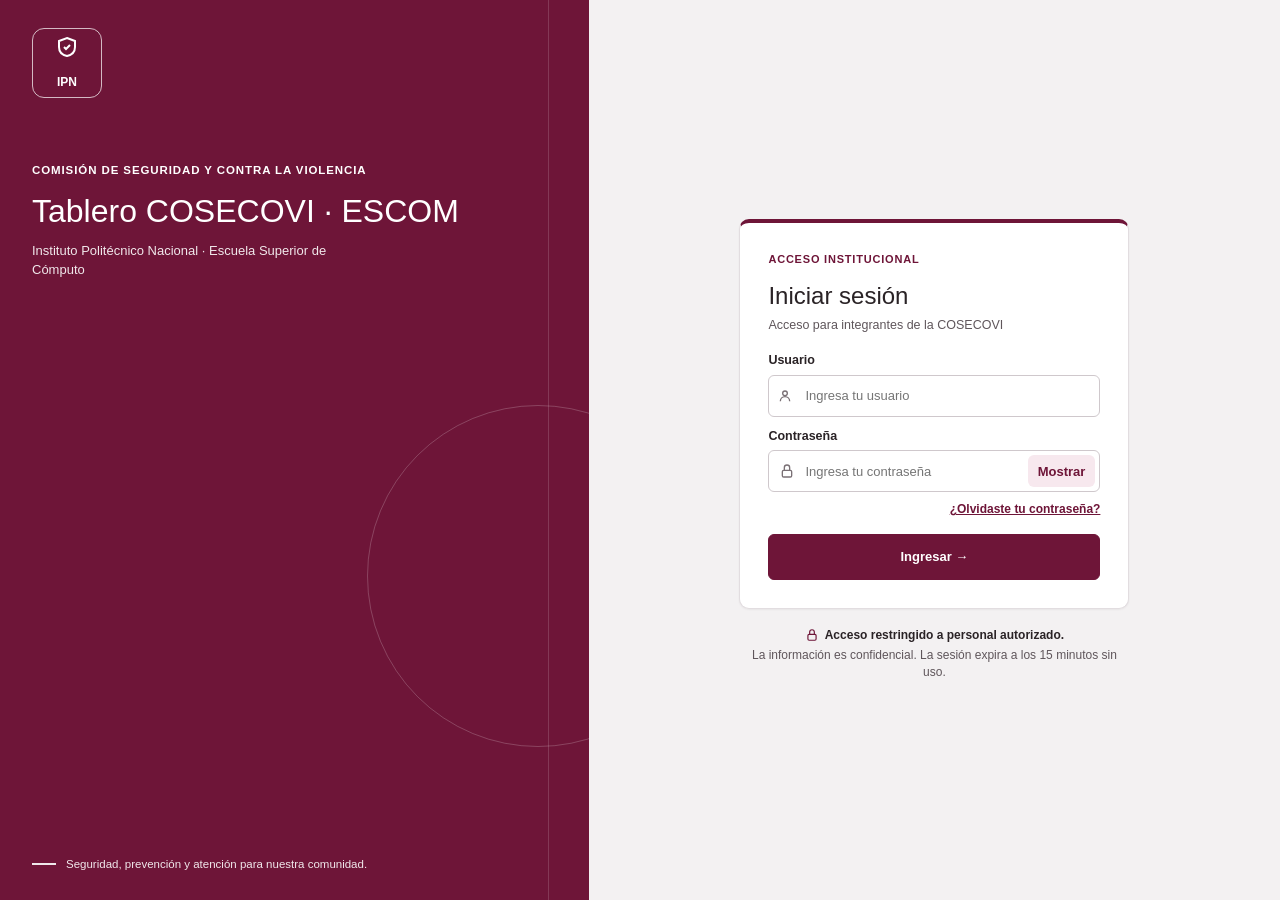
==== Tablero_COSECOVI/vistas/2_analisis_delito.html @ 0f460d91 "Add files via upload" ====
<!doctype html>
<html lang="es">
<head>
<meta charset="utf-8"><meta name="viewport" content="width=device-width, initial-scale=1">
<title>Análisis por delito · Tablero COSECOVI</title>
<link rel="stylesheet" href="../estilos.css">
<style>
  .cab-delito { display: flex; align-items: center; gap: 14px; padding: 14px 16px; border-left: 4px solid var(--rojo-solido); }
  .cab-delito.amar { border-left-color: var(--amarillo-solido); }
  .cab-delito .ico { width: 44px; height: 44px; border-radius: 10px; background: var(--guinda-claro); color: var(--guinda); display: grid; place-items: center; flex: none; }
  .cab-delito h2 { margin: 6px 0 2px; font-size: 20px; }
  .cab-delito p { margin: 0; font-size: 12.5px; color: var(--texto-2); }
  .tag { display: inline-flex; align-items: center; gap: 6px; border: 1px solid currentColor; border-radius: 999px; padding: 3px 10px; font-size: 12px; font-weight: 700; }
  .centro { display: grid; grid-template-columns: minmax(0,1fr) 330px; gap: 14px; align-items: start; }
  .factor { display: flex; gap: 8px; padding: 9px 0; border-top: 1px solid var(--borde); font-size: 12px; }
  .factor svg { width: 15px; height: 15px; color: var(--guinda); flex: none; margin-top: 1px; }
  .factor b { display: block; font-size: 12.5px; }
  .factor span { color: var(--texto-2); }
  .cambio { font-size: 12px; font-weight: 800; padding: 4px 9px; border-radius: 6px; background: var(--rojo-bg); color: var(--rojo); white-space: nowrap; }
  .cambio.baja { background: var(--verde-bg); color: var(--verde); }
</style>
</head>
<body>
<div class="pagina"></div>
<script src="../datos.js"></script><script src="../modelo.js"></script><script src="../cabecera.js"></script><script src="../graficas.js"></script><script src="../mapa.js"></script>
<script>
(function () {
  if (!UI.cabecera('delito')) return;
  const I = UI.ICON, GR = Object.keys(M.GRUPOS);
  let patron = 'dia';
  const inicial = new URLSearchParams(location.search).get('delito');

  document.querySelector('.pagina').innerHTML =
    UI.encabezado('escudo', 'CONSULTA ESPECIALIZADA', 'Análisis por delito', 'Comportamiento, ubicación y registros del delito seleccionado.') +
    '<div class="rej-l">' +
      '<aside class="tarjeta panel">' + UI.panelTit('CONSULTA', 'Filtros') +
        '<div class="campo"><label for="f-grupo">Delito</label><select id="f-grupo">' + UI.opts(GR, GR.includes(inicial) ? inicial : GR[0]) + '</select></div>' +
        '<div class="campo"><label for="f-modo">Modalidad (cómo)</label><select id="f-modo"></select></div>' +
        '<div class="campo"><label for="f-amb">Ámbito</label><select id="f-amb">' + UI.opts(['Interno', 'Externo'], '', 'Interno y externo') + '</select></div>' +
        '<div class="campo"><label for="f-afe">Tipo de afectado</label><select id="f-afe">' + UI.opts(M.AFECTADOS, '', 'Todos') + '</select></div>' +
        '<div class="campo"><label for="f-fase">Fase</label><select id="f-fase">' + UI.opts(M.FASES, '', 'Todas') + '</select></div>' +
        '<div class="sub">Hora</div>' +
        '<div class="dos-campos"><div class="campo"><label for="f-hd">Desde</label><input type="time" id="f-hd"></div><div class="campo"><label for="f-hh">Hasta</label><input type="time" id="f-hh"></div></div>' +
        '<button class="btn bloque" id="limpiar">Limpiar filtros</button>' +
        '<div class="clave" id="contexto"></div>' +
      '</aside>' +
      '<div class="col">' +
        '<section class="tarjeta cab-delito" id="cabd"></section>' +
        '<div class="kpis" id="kpis"></div>' +
        '<div class="centro">' +
          '<section class="tarjeta"><div class="tit"><div><small>UBICACIÓN DE REPORTES</small><h2>Incidentes de este delito</h2><p>Se muestran únicamente los puntos asociados a la selección. Da clic en un punto para abrir sus casos y su expediente.</p></div><span class="chip np n-alto" id="npuntos"></span></div><div class="cuerpo" id="mapa"></div></section>' +
          '<div class="col"><section class="tarjeta" id="hist"></section><section class="tarjeta" id="patron"></section></div>' +
        '</div>' +
        '<section class="tarjeta"><div class="tit"><div><small>DETALLE DEL PERIODO</small><h2>Incidentes registrados</h2><p>Registros ficticios consolidados para fines de visualización.</p></div></div>' +
          '<div class="t-env"><table class="t"><thead><tr><th>Lugar / Ubicación</th><th>Fecha(s)</th><th>Hora(s)</th><th class="num">Número de veces</th><th>Gravedad</th><th>Fase</th><th>Acuerdo COSECOVI · acciones tomadas</th><th></th></tr></thead><tbody id="detalle"></tbody></table></div></section>' +
        '<div class="fila2"><section class="tarjeta" id="modos"></section><section class="tarjeta" id="comparativo"></section></div>' +
      '</div>' +
    '</div>';

  const $ = id => document.getElementById(id);
  function pintar() {
    const g = $('f-grupo').value, base = UI.filtroGlobal();
    const extra = { ambito: $('f-amb').value, afectado: $('f-afe').value, fase: $('f-fase').value, horaDesde: $('f-hd').value, horaHasta: $('f-hh').value };
    /* La modalidad depende del delito elegido (taxonomía) */
    const modosG = [...new Set(M.GRUPOS[g].flatMap(t => M.MODOS_TIPO[t]))], mSel = modosG.includes($('f-modo').value) ? $('f-modo').value : '';
    $('f-modo').innerHTML = UI.opts(modosG, mSel, 'Todas');
    const todos = M.filtrar(Object.assign({}, base, extra)), L = todos.filter(r => M.GRUPOS[g].includes(r.tipo) && (!mSel || r.modo === mSel)), K = M.metricas(L);
    const rojo = L.length ? L[0].semaforo === 'Rojo' : !['Delitos contra la salud', 'Violencia'].includes(g);
    const ind = M.indiceGrupo(g, todos);
    const lugares = M.contar(L, r => M.DATOS.lugares[r.lug].nombre.split(',')[0].split(' · ')[0]);
    const topL = Object.keys(lugares).sort((a, b) => lugares[b] - lugares[a]);

    $('cabd').className = 'tarjeta cab-delito' + (rojo ? '' : ' amar');
    $('cabd').innerHTML = '<div class="ico">' + I.escudoOk + '</div><div><span class="tag" style="color:' + (rojo ? 'var(--rojo)' : 'var(--amarillo)') + '">' + UI.icSem(rojo ? 'Rojo' : 'Amarillo') + (rojo ? 'Atención mayor (Rojo)' : 'Atención amarilla') + '</span>' +
      '<h2>' + g + '</h2><p>' + M.DESC_GRUPO[g] + '</p></div><div class="atajos-ir" style="margin-left:auto;flex-direction:column;align-items:flex-end">' + UI.ir('recomendaciones', { grupo: g }, 'Ver recomendaciones') + UI.ir('inspeccion', { grupo: g }, 'Ver casos en Inspección') + UI.ir('reportes', { tipo: M.GRUPOS[g].length === 1 ? M.GRUPOS[g][0] : '' }, 'Ver en el reporte mensual') + '</div>';
    $('kpis').innerHTML =
      UI.kpi('escudo', '', 'Total de incidentes', K.total, M.u.pct(K.total, todos.length) + ' % del total', 'b-guinda') +
      UI.kpi('tendencia', '', 'Índice de riesgo', ind + ' / 100', 'Nivel ' + M.nivelIndice(ind), 'b-guinda') +
      UI.kpi('mapa', '', 'Zonas con mayor incidencia', topL.length, topL.slice(0, 5).join(', ') || '—', 'b-guinda') +
      UI.kpi('reloj', '', 'Horario crítico', K.total ? K.franjaCritica : '—', K.franjaCriticaN + ' incidentes', 'b-guinda');

    const res = MAPA.plano($('mapa'), L, { modo: 'puntos', etiquetas: true, alSeleccionar: id => { const rs = L.filter(r => r.lug === id), h = UI.enlace('inspeccion', { lugar: id, grupo: g, caso: rs.length ? rs[rs.length - 1].cos : '' }); if (h) location.href = h; } });
    $('npuntos').textContent = res.lugares + ' puntos · ' + K.total + ' incidentes';

    const serie = M.serieMensual(L, base.desde, base.hasta), proy = M.proyeccion(serie, 3);
    const ult = serie.slice(-3), mh = ult.reduce((s, x) => s + x.n, 0) / (ult.length || 1), mp = proy.reduce((s, x) => s + x.n, 0) / (proy.length || 1);
    const cambio = mh ? Math.round((mp - mh) / mh * 100) : 0;
    $('hist').innerHTML = '<div class="tit"><div><small>HISTÓRICO Y ESTIMACIÓN</small><h2>Tendencia temporal</h2></div>' +
      (proy.length ? '<span class="cambio' + (cambio < 0 ? ' baja' : '') + '">' + (cambio >= 0 ? '↗ Sube ' : '↘ Baja ') + Math.abs(cambio) + ' %</span>' : '') + '</div>' +
      '<div class="cuerpo">' + (serie.length > 1 ? G.linea(serie, { proy, W: 320, H: 160 }) : '<p class="nota">Elige un rango de meses para ver la tendencia y la proyección.</p>') + '</div>';

    const porDia = M.DIAS.map((d, i) => ({ et: d, v: L.filter(r => M.u.diaDe(r.fecha) === i).length }));
    const porHora = M.FRANJAS.map(fr => ({ et: fr.slice(0, 2), v: K.franjas[fr] }));
    const items = patron === 'dia' ? porDia : porHora, top = items.reduce((a, b) => b.v > a.v ? b : a, items[0]);
    $('patron').innerHTML = '<div class="tit"><div><small>PATRÓN DE OCURRENCIA</small><h2>Distribución por ' + (patron === 'dia' ? 'día' : 'hora') + '</h2></div></div><div class="cuerpo">' +
      '<div class="seg" id="seg-p" style="display:flex"><button data-p="dia" class="' + (patron === 'dia' ? 'on' : '') + '" style="flex:1">Día de la semana</button><button data-p="hora" class="' + (patron === 'hora' ? 'on' : '') + '" style="flex:1">Hora del día</button></div>' +
      G.columnas(items) + '<div class="destacado">' + I.reloj + (patron === 'dia' ? ({ Lun: 'Lunes', Mar: 'Martes', 'Mié': 'Miércoles', Jue: 'Jueves', Vie: 'Viernes', 'Sáb': 'Sábado', Dom: 'Domingo' })[top.et] : 'Franja ' + top.et + ' h') + ': ' + top.v + ' incidentes</div></div>';
    $('seg-p').querySelectorAll('button').forEach(b => b.onclick = () => { patron = b.dataset.p; pintar(); });

    const filas = Object.keys(M.contar(L, r => r.lug)).map(lug => {
      const rs = L.filter(r => r.lug === lug), fases = M.contar(rs, r => r.fase);
      return { lug, rs, n: rs.length, fases };
    }).sort((a, b) => b.n - a.n);
    $('detalle').innerHTML = filas.map(f => {
      const fechas = f.rs.slice(-3).map(r => M.u.fmtFC(r.fecha)).join(' · '), horas = f.rs.slice(-3).map(r => r.hora).join(' · ');
      const acc = [...new Set(f.rs.map(r => M.ACCION_CORTA[r.tipo]))].join('; ');
      return '<tr><td><b>' + M.DATOS.lugares[f.lug].nombre + '</b></td><td>' + fechas + '</td><td>' + horas + '</td><td class="num"><b>' + f.n + '</b></td>' +
        '<td>' + UI.sem(f.rs[0].semaforo, (f.rs[0].semaforo === 'Rojo' ? 'Alta · Rojo' : 'Media · Amarillo')) + '</td>' +
        '<td>' + Object.keys(f.fases).map(k => f.fases[k] + ' ' + ({ 'En atención COSECOVI': 'en atención', 'Canalizado': f.fases[k] > 1 ? 'canalizados' : 'canalizado', 'Cerrado': f.fases[k] > 1 ? 'cerrados' : 'cerrado' })[k]).join('<br>') + '</td><td>' + acc + '</td><td>' + UI.ir('inspeccion', { lugar: f.lug, grupo: g }, 'Casos') + '</td></tr>';
    }).join('') || '<tr><td colspan="8" class="cen" style="padding:20px">Sin incidentes con estos filtros.</td></tr>';

    const comp = M.TIPOS.map(t => ({ et: M.corto(t), v: todos.filter(r => r.tipo === t).length, icono: UI.icSem(['Consumo de alcohol o drogas', 'Violencia (riña o agresión)'].includes(t) ? 'Amarillo' : 'Rojo'),
      color: ['Consumo de alcohol o drogas', 'Violencia (riña o agresión)'].includes(t) ? G.COL.amar : G.COL.rojo, on: M.GRUPOS[g].includes(t) }));
    const modos = [...new Set(M.GRUPOS[g].flatMap(t => M.MODOS_TIPO[t]))].map(m => ({ et: m, v: L.filter(r => r.modo === m).length })).filter(x => x.v || x.et !== 'Otro').sort((a, b) => b.v - a.v);
    $('modos').innerHTML = '<div class="tit"><div><small>CÓMO OCURRE</small><h2>Modalidad del delito seleccionado</h2><p>Según el bloque Cómo del formulario de captura.</p></div></div><div class="cuerpo">' + G.barras(modos, G.COL.guinda, 190) + '</div>';
    $('comparativo').innerHTML = '<div class="tit"><div><small>COMPARATIVO</small><h2>Incidentes por tipo de delito y semáforo</h2><p>El delito seleccionado aparece en negritas.</p></div></div><div class="cuerpo">' + G.barras(comp, null, 160) + '</div>';

    $('contexto').innerHTML = '<h4 style="font-size:11px;font-weight:800;color:var(--guinda);letter-spacing:.6px">CONTEXTO</h4><p style="margin:0 0 6px;font-size:12px">Factores que influyen en el riesgo</p>' +
      '<div class="factor">' + I.reloj + '<div><b>Horario</b><span>' + (K.total ? 'La franja ' + K.franjaCritica + ' concentra ' + K.franjaCriticaN + ' de ' + K.total + ' reportes.' : 'Sin datos.') + '</span></div></div>' +
      '<div class="factor">' + I.mapa + '<div><b>Zona</b><span>' + (topL.length ? topL[0] + ' concentra ' + lugares[topL[0]] + ' casos.' : 'Sin datos.') + '</span></div></div>' +
      '<div class="factor">' + I.alerta + '<div><b>Tipo de delito</b><span>' + (rojo ? 'Pertenece al grupo de atención mayor y requiere atención prioritaria.' : 'Pertenece al grupo de atención amarilla: prevención y seguimiento.') + '</span></div></div>';
  }
  ['f-grupo', 'f-modo', 'f-amb', 'f-afe', 'f-fase', 'f-hd', 'f-hh'].forEach(id => $(id).onchange = pintar);
  $('limpiar').onclick = () => { ['f-modo', 'f-amb', 'f-afe', 'f-fase', 'f-hd', 'f-hh'].forEach(id => $(id).value = ''); pintar(); };
  UI.alCambiarPeriodo(pintar);
  pintar();
})();
</script>
</body>
</html>
---- Tablero_COSECOVI/estilos.css ----
/* =====================================================================
   TABLERO COSECOVI ESCOM · ESTILOS COMPARTIDOS
   Un solo archivo para todas las pestañas. Cambiar un color aquí lo
   cambia en todo el tablero.
   ===================================================================== */
:root {
  --guinda: #6e1538;  --guinda-osc: #5a0f2d;  --guinda-claro: #f7e8ee;  --rosa-borde: #f2c4d4;
  --fondo: #f3f1f2;   --tarjeta: #fff;        --borde: #e2dde0;        --texto: #2a2326;  --texto-2: #5f565b;
  --enlace: #1d4f91;
  --rojo: #b4232c;    --rojo-bg: #fde7e9;     --rojo-solido: #c62f3a;
  --amarillo: #8a6100; --amarillo-bg: #fdf1cc; --amarillo-solido: #e9b300;
  --verde: #1f7a4d;   --verde-bg: #e3f4ea;
  --azul: #1e5f9e;    --azul-bg: #e3effa;
  --morado: #6b3fa0;  --morado-bg: #efe7fa;
  --gris: #4b5563;    --gris-bg: #eceef0;
  --radio: 10px;      --sombra: 0 1px 2px rgba(0,0,0,.05);
  --fuente: "Segoe UI", "Source Sans 3", Roboto, Helvetica, Arial, sans-serif;
}
* { box-sizing: border-box; }
[hidden] { display: none !important; }
html, body { margin: 0; }
body { background: var(--fondo); color: var(--texto); font-family: var(--fuente); font-size: 14px; line-height: 1.4; }
a { color: var(--enlace); }
button, select, input, textarea { font-family: inherit; font-size: 13px; color: var(--texto); }
h1, h2, h3 { font-weight: 400; }

/* ---------- Cabecera ---------- */
.cab { background: var(--guinda); color: #fff; }
.cab-top { max-width: 1280px; margin: 0 auto; padding: 14px 24px 6px; display: flex; align-items: center; gap: 14px; }
.cab-logo { width: 46px; height: 46px; border: 2px solid #fff; border-radius: 50%; display: grid; place-items: center; font-weight: 800; font-size: 14px; flex: none; }
.cab-txt small { display: block; font-size: 11px; font-weight: 700; letter-spacing: .8px; opacity: .9; }
.cab-txt strong { display: block; font-size: 21px; font-weight: 400; }
.cab-der { margin-left: auto; display: flex; align-items: center; gap: 10px; }
.cab-rol { display: flex; align-items: center; gap: 8px; background: rgba(255,255,255,.12); border: 1px solid rgba(255,255,255,.35); border-radius: 999px; padding: 6px 14px; font-size: 12.5px; }
.cab-salir { color: #fff; font-size: 12.5px; text-decoration: none; border: 1px solid rgba(255,255,255,.35); border-radius: 999px; padding: 6px 12px; }
.cab-salir:hover { background: rgba(255,255,255,.1); }
.cab-tabs { max-width: 1280px; margin: 0 auto; padding: 0 16px; display: flex; }
.cab-tab { flex: 1 1 0; color: #fff; text-decoration: none; font-weight: 600; font-size: 12.5px; text-align: center; padding: 10px 6px 12px; display: flex; align-items: center; justify-content: center; border-radius: 8px 8px 0 0; line-height: 1.2; }
.cab-tab:hover { background: rgba(255,255,255,.08); }
.cab-tab.activa { background: #f7f3f4; color: var(--guinda); border: 2px solid var(--rosa-borde); border-bottom: none; }
.cab-tab.activa span { border-bottom: 2px solid var(--guinda); padding-bottom: 6px; }

/* Barra de periodo global (aplica a todas las pestañas) */
.periodo { background: #fff; border-bottom: 1px solid var(--borde); }
.periodo-in { max-width: 1280px; margin: 0 auto; padding: 9px 24px; display: flex; align-items: center; gap: 14px; flex-wrap: wrap; font-size: 12.5px; }
.periodo-in .et { font-size: 10.5px; font-weight: 800; letter-spacing: .6px; color: var(--guinda); }
.periodo-in select { border: 1px solid #cfc8cc; border-radius: 6px; padding: 6px 8px; background: #fff; }
.periodo-in .grupo { display: flex; align-items: center; gap: 6px; }
.periodo-in .actual { margin-left: auto; color: var(--texto-2); display: flex; align-items: center; gap: 6px; }
.seg { display: inline-flex; border: 1px solid var(--guinda); border-radius: 7px; overflow: hidden; }
.seg button { border: none; background: #fff; color: var(--guinda); padding: 6px 12px; font-weight: 700; cursor: pointer; display: inline-flex; align-items: center; gap: 6px; }
.seg button.on { background: var(--guinda); color: #fff; }
.atajos { display: inline-flex; gap: 4px; }
.atajos button { border: 1px solid #cfc8cc; background: #fff; border-radius: 6px; padding: 5px 9px; cursor: pointer; font-weight: 600; }
.atajos button.on { background: var(--guinda); border-color: var(--guinda); color: #fff; }
.punto-verde { display: inline-block; width: 7px; height: 7px; border-radius: 50%; background: var(--verde); }

/* ---------- Página ---------- */
.pagina { max-width: 1280px; margin: 0 auto; padding: 18px 24px 24px; }
.tarjeta { background: var(--tarjeta); border: 1px solid var(--borde); border-radius: var(--radio); box-shadow: var(--sombra); }
.enc { display: flex; align-items: flex-end; gap: 16px; margin-bottom: 14px; }
.enc .kicker { display: flex; align-items: center; gap: 6px; font-size: 11.5px; font-weight: 800; letter-spacing: .7px; color: var(--guinda); }
.enc .kicker svg { width: 14px; height: 14px; }
.enc h1 { margin: 4px 0 2px; font-size: 25px; }
.enc p { margin: 0; color: var(--texto-2); font-size: 12.5px; }
.enc-der { margin-left: auto; display: flex; align-items: center; gap: 10px; }
.chip-restr { display: inline-flex; align-items: center; gap: 7px; border: 1px solid var(--guinda); color: var(--guinda); border-radius: 999px; padding: 7px 14px; font-weight: 700; font-size: 12.5px; background: #fff; }
.chip-restr svg { width: 15px; height: 15px; }
.pie { max-width: 1280px; margin: 0 auto; padding: 8px 24px 28px; display: flex; justify-content: space-between; font-size: 12px; color: var(--texto-2); }

/* Rejillas */
.rej-l { display: grid; grid-template-columns: 230px minmax(0,1fr); gap: 14px; align-items: start; }
.rej-lr { display: grid; grid-template-columns: 230px minmax(0,1fr) 290px; gap: 14px; align-items: start; }
.col { display: grid; grid-template-columns: minmax(0,1fr); gap: 14px; align-content: start; min-width: 0; }
.fila2 { display: grid; grid-template-columns: 1fr 1fr; gap: 14px; }
.fila3 { display: grid; grid-template-columns: repeat(3, 1fr); gap: 14px; }

/* Panel de filtros */
.panel { padding: 0 14px 14px; }
.panel-tit { display: flex; align-items: center; gap: 10px; padding: 12px 14px; border-bottom: 1px solid var(--borde); margin: 0 -14px 12px; }
.panel-tit .ico { width: 30px; height: 30px; border-radius: 6px; background: var(--guinda-claro); color: var(--guinda); display: grid; place-items: center; flex: none; }
.panel-tit small { display: block; font-size: 10.5px; font-weight: 800; color: var(--guinda); letter-spacing: .6px; }
.panel-tit span { font-size: 15px; }
.sub { font-size: 12.5px; font-weight: 700; margin: 4px 0 8px; padding-top: 8px; border-top: 1px solid var(--borde); }
.campo { margin-bottom: 11px; }
.campo label { display: block; font-size: 12.5px; font-weight: 700; margin-bottom: 5px; }
.campo label .req { color: var(--rojo); }
.campo select, .campo input, .campo textarea { width: 100%; border: 1px solid #cfc8cc; border-radius: 6px; padding: 8px 10px; background: #fff; }
.campo textarea { resize: vertical; min-height: 70px; }
.campo .ayuda { font-size: 11.5px; color: var(--texto-2); margin-top: 4px; }
.campo.error input, .campo.error select, .campo.error textarea { border-color: var(--rojo); }
.campo .msg-error { display: none; font-size: 11.5px; color: var(--rojo); margin-top: 4px; }
.campo.error .msg-error { display: block; }
.dos-campos { display: grid; grid-template-columns: 1fr 1fr; gap: 8px; }
.dos-campos .campo { min-width: 0; }
.dos-campos input { min-width: 0; width: 100%; padding: 8px 4px; font-size: 12px; }
.buscar { position: relative; }
.buscar input { padding-left: 30px; }
.buscar svg { position: absolute; left: 9px; top: 50%; transform: translateY(-50%); color: #888; width: 14px; height: 14px; }
.btn { border: 1px solid var(--guinda); color: var(--guinda); background: #fff; border-radius: 6px; padding: 9px 14px; font-weight: 700; cursor: pointer; display: inline-flex; align-items: center; justify-content: center; gap: 7px; }
.btn svg { width: 15px; height: 15px; }
.btn.lleno { background: var(--guinda); color: #fff; }
.btn.bloque { width: 100%; }
.btn:disabled { opacity: .5; cursor: not-allowed; }
.interruptor { display: flex; align-items: center; justify-content: space-between; gap: 8px; font-size: 12.5px; font-weight: 700; margin: 4px 0 12px; cursor: pointer; }
.interruptor input { display: none; }
.interruptor i { width: 34px; height: 19px; border-radius: 99px; background: #cfc8cc; position: relative; flex: none; transition: .15s; }
.interruptor i::after { content: ""; position: absolute; left: 2px; top: 2px; width: 15px; height: 15px; border-radius: 50%; background: #fff; transition: .15s; }
.interruptor input:checked + i { background: var(--guinda); }
.interruptor input:checked + i::after { left: 17px; }

/* Clave del semáforo */
.clave { margin: 14px -14px -14px; padding: 12px 14px; border-top: 1px solid var(--borde); font-size: 12px; }
.clave h4 { margin: 0 0 8px; font-size: 12.5px; font-weight: 600; }
.clave .niv { display: flex; align-items: center; gap: 7px; font-weight: 700; margin: 8px 0 4px; }
.clave ul { margin: 0 0 6px; padding-left: 26px; color: var(--texto-2); }
.clave li { margin: 2px 0; list-style: none; }

/* KPIs */
.kpis { display: grid; grid-template-columns: repeat(auto-fit, minmax(150px, 1fr)); gap: 10px; }
.kpi { padding: 12px 14px; display: flex; gap: 10px; align-items: flex-start; border-top: 3px solid transparent; }
.kpi.b-guinda { border-top-color: var(--guinda); } .kpi.b-rojo { border-top-color: var(--rojo-solido); } .kpi.b-amar { border-top-color: var(--amarillo-solido); }
.kpi-ico { width: 30px; height: 30px; border-radius: 50%; display: grid; place-items: center; flex: none; background: var(--guinda-claro); color: var(--guinda); }
.kpi-ico svg { width: 15px; height: 15px; }
.kpi-ico.rojo { background: var(--rojo-bg); color: var(--rojo); } .kpi-ico.amar { background: var(--amarillo-bg); color: var(--amarillo); }
.kpi-ico.azul { background: var(--azul-bg); color: var(--azul); } .kpi-ico.verde { background: var(--verde-bg); color: var(--verde); }
.kpi-ico.morado { background: var(--morado-bg); color: var(--morado); }
.kpi small { display: block; font-size: 12px; font-weight: 700; line-height: 1.25; }
.kpi b { display: block; font-size: 20px; font-weight: 700; margin-top: 2px; }
.kpi em { display: block; font-style: normal; font-size: 11.5px; color: var(--texto-2); }

/* Tarjeta con título */
.tit { display: flex; align-items: flex-start; justify-content: space-between; gap: 10px; padding: 13px 14px 8px; }
.tit small { display: block; font-size: 10.5px; font-weight: 800; letter-spacing: .6px; color: var(--guinda); }
.tit h2 { margin: 2px 0 0; font-size: 15.5px; }
.tit p { margin: 2px 0 0; font-size: 12px; color: var(--texto-2); }
.cuerpo { padding: 4px 14px 14px; }
.nota { font-size: 12px; color: var(--texto-2); display: flex; align-items: center; gap: 6px; }
.nota svg { width: 14px; height: 14px; flex: none; }
.etiqueta-gris { display: inline-block; background: #ece9ea; border-radius: 6px; padding: 4px 9px; font-size: 11.5px; font-weight: 600; color: #4a4246; white-space: nowrap; }

/* Tablas */
table.t { width: 100%; border-collapse: collapse; font-size: 12.5px; }
table.t th { background: var(--guinda); color: #fff; text-align: left; font-weight: 700; padding: 9px 10px; vertical-align: bottom; }
table.t td { padding: 8px 10px; border-bottom: 1px solid var(--borde); vertical-align: middle; }
table.t tbody tr:last-child td { border-bottom: none; }
table.t tbody tr:nth-child(even) td { background: #fcfafb; }
table.t tr.sel td { background: var(--guinda-claro) !important; }
table.t tr.clic { cursor: pointer; }
table.t tr.clic:hover td { background: #f9f3f6; }
table.t .num { text-align: right; font-variant-numeric: tabular-nums; }
table.t .cen { text-align: center; }
table.t tfoot td { font-weight: 700; border-top: 2px solid var(--borde); }
.t-env { overflow-x: auto; }
.cos { font-weight: 700; color: var(--enlace); text-decoration: underline; white-space: nowrap; cursor: pointer; }
.pie-tabla { display: flex; align-items: center; justify-content: space-between; gap: 10px; padding: 10px 12px; border-top: 1px solid var(--borde); font-size: 12px; color: var(--texto-2); }
.paginas { display: flex; gap: 4px; }
.paginas button { min-width: 30px; height: 30px; border: 1px solid #d5ced2; background: #fff; border-radius: 6px; cursor: pointer; }
.paginas button.on { background: var(--guinda); color: #fff; border-color: var(--guinda); font-weight: 700; }
.paginas button:disabled { opacity: .45; cursor: default; }

/* Chips */
.chip { display: inline-flex; align-items: center; gap: 5px; border-radius: 999px; padding: 3px 9px; font-size: 11.5px; font-weight: 700; white-space: nowrap; }
.chip::before { content: ""; width: 7px; height: 7px; border-radius: 50%; background: currentColor; }
.chip.np::before { display: none; }
.f-atencion { background: var(--azul-bg); color: var(--azul); } .f-canalizado { background: var(--morado-bg); color: var(--morado); } .f-cerrado { background: var(--gris-bg); color: var(--gris); }
.n-alto { background: var(--rojo-bg); color: var(--rojo); } .n-medio { background: var(--amarillo-bg); color: var(--amarillo); } .n-bajo { background: var(--verde-bg); color: var(--verde); }
.r-ok { background: var(--verde-bg); color: var(--verde); } .r-mal { background: var(--rojo-bg); color: var(--rojo); } .r-neutro { background: var(--gris-bg); color: var(--gris); }
.chip-exp { display: inline-block; font-size: 11.5px; font-weight: 700; background: #f1edef; color: var(--guinda); border-radius: 5px; padding: 2px 7px; cursor: pointer; white-space: nowrap; border: none; }
/* Íconos del semáforo: no dependen solo del color */
.ic-rojo, .ic-amar { display: inline-grid; place-items: center; width: 17px; height: 17px; flex: none; color: #fff; font-size: 11px; font-weight: 900; line-height: 1; }
.ic-rojo { background: var(--rojo-solido); border-radius: 50%; }
.ic-amar { background: var(--amarillo-solido); clip-path: polygon(50% 4%, 100% 96%, 0 96%); color: #3a2a00; font-size: 9px; padding-top: 4px; }
.sem { display: inline-flex; align-items: center; gap: 6px; }

/* Gráficas */
.barra { display: grid; grid-template-columns: var(--et, 130px) 1fr 34px; align-items: center; gap: 8px; margin: 7px 0; font-size: 12px; }
.barra .et { overflow: hidden; text-overflow: ellipsis; white-space: nowrap; display: flex; align-items: center; gap: 6px; }
.barra .riel { background: #f1edef; border-radius: 4px; height: 12px; overflow: hidden; }
.barra .rel { height: 100%; border-radius: 4px; }
.barra .v { text-align: right; font-weight: 700; font-variant-numeric: tabular-nums; }
.barra.on .et { font-weight: 700; }
.dona { display: flex; align-items: center; gap: 14px; }
.dona svg { flex: none; }
.dona ul { list-style: none; margin: 0; padding: 0; font-size: 12px; flex: 1; min-width: 0; }
.dona li { display: flex; align-items: center; gap: 7px; margin: 6px 0; }
.dona li i { width: 10px; height: 10px; border-radius: 3px; flex: none; }
.dona li b { margin-left: auto; padding-left: 8px; white-space: nowrap; }
.columnas { display: flex; align-items: flex-end; gap: 6px; height: 150px; padding-top: 18px; }
.columnas .c { flex: 1; display: flex; flex-direction: column; align-items: center; justify-content: flex-end; height: 100%; font-size: 11px; gap: 4px; }
.columnas .c .v { font-weight: 700; }
.columnas .c .riel { width: 100%; flex: 1; background: #f1edef; border-radius: 4px; display: flex; align-items: flex-end; overflow: hidden; }
.columnas .c .rel { width: 100%; background: #a8647f; border-radius: 4px; }
.columnas .c.on .rel { background: var(--guinda); }
.columnas .c.on .riel { outline: 2px solid var(--guinda); outline-offset: 2px; }
.columnas .c .et { color: var(--texto-2); white-space: nowrap; }
.columnas .c.on .et { color: var(--guinda); font-weight: 800; }
.leyenda { display: flex; flex-wrap: wrap; gap: 12px; font-size: 11.5px; color: var(--texto-2); }
.leyenda i { display: inline-block; width: 9px; height: 9px; border-radius: 50%; margin-right: 5px; vertical-align: middle; }
.destacado { display: flex; align-items: center; gap: 8px; background: var(--guinda-claro); border-left: 3px solid var(--guinda); padding: 8px 10px; font-size: 12px; font-weight: 700; color: var(--guinda); border-radius: 0 6px 6px 0; margin-top: 10px; }
.destacado svg { width: 14px; height: 14px; }

/* Sub-pestañas internas */
.subtabs { display: flex; gap: 4px; border-bottom: 2px solid var(--borde); margin-bottom: 14px; }
.subtabs button { border: none; background: none; padding: 10px 16px; font-weight: 700; color: var(--texto-2); cursor: pointer; border-bottom: 3px solid transparent; margin-bottom: -2px; display: flex; align-items: center; gap: 7px; }
.subtabs button svg { width: 15px; height: 15px; }
.subtabs button.on { color: var(--guinda); border-bottom-color: var(--guinda); }

/* Línea de tiempo (ruta del caso) */
.linea { padding: 4px 4px 0; }
.ev { position: relative; padding: 0 0 16px 32px; }
.ev::before { content: ""; position: absolute; left: 10px; top: 22px; bottom: -2px; width: 2px; background: #e4dde1; }
.ev:last-child::before { display: none; }
.ev-pt { position: absolute; left: 0; top: 1px; width: 22px; height: 22px; border-radius: 50%; display: grid; place-items: center; color: #fff; }
.ev-pt svg { width: 12px; height: 12px; }
.ev strong { font-size: 12.5px; }
.ev .f { font-size: 11.5px; color: var(--texto-2); margin-left: 6px; }
.ev p { margin: 3px 0 0; font-size: 12px; color: #433b3f; }
.ev .q { font-size: 11px; color: var(--texto-2); margin-top: 2px; }
.t-registro .ev-pt { background: var(--guinda); } .t-liga .ev-pt { background: #8b8287; }
.t-atencion .ev-pt, .t-accion .ev-pt { background: var(--azul); } .t-canal .ev-pt, .t-respuesta .ev-pt { background: var(--morado); }
.t-cierre .ev-pt { background: var(--verde); }
.t-pendiente .ev-pt { background: #fff; border: 2px dashed var(--amarillo-solido); color: var(--amarillo); }
.t-pendiente strong { color: var(--amarillo); }

/* Modal */
.velo { position: fixed; inset: 0; background: rgba(30,20,25,.45); display: grid; place-items: center; z-index: 40; }
.modal { width: min(460px, 92vw); background: #fff; border-radius: 12px; box-shadow: 0 10px 40px rgba(0,0,0,.25); }
.modal h3 { margin: 0; padding: 14px 16px; border-bottom: 1px solid var(--borde); font-size: 16px; display: flex; justify-content: space-between; align-items: center; }
.modal .cuerpo { padding: 14px 16px; }
.modal .acciones { display: flex; justify-content: flex-end; gap: 8px; padding: 12px 16px; border-top: 1px solid var(--borde); }
.x { border: 1px solid var(--borde); background: #fff; border-radius: 6px; width: 30px; height: 30px; cursor: pointer; color: var(--guinda); font-size: 16px; line-height: 1; }
.alerta { border-radius: 8px; padding: 9px 11px; font-size: 12.5px; margin-bottom: 10px; display: flex; gap: 8px; align-items: flex-start; }
.alerta svg { width: 15px; height: 15px; flex: none; margin-top: 1px; }
.alerta.mal { background: var(--rojo-bg); color: var(--rojo); } .alerta.ok { background: var(--verde-bg); color: var(--verde); } .alerta.info { background: var(--azul-bg); color: var(--azul); }

/* Acceso denegado y aviso */
.denegado { max-width: 560px; margin: 40px auto; padding: 32px; text-align: center; }
.denegado .ico { margin: 0 auto 12px; background: var(--rojo-bg); color: var(--rojo); width: 56px; height: 56px; border-radius: 50%; display: grid; place-items: center; }
.denegado h1 { color: var(--rojo); font-weight: 600; font-size: 20px; margin: 0 0 8px; }
.aviso { position: fixed; bottom: 22px; left: 50%; transform: translateX(-50%); background: #2a2326; color: #fff; padding: 10px 16px; border-radius: 8px; font-size: 13px; opacity: 0; transition: opacity .2s; pointer-events: none; z-index: 60; }
.aviso.ver { opacity: 1; }
.cifrado { display: inline-flex; align-items: center; gap: 6px; font-size: 12px; color: var(--guinda); font-weight: 700; }
.cifrado svg { width: 13px; height: 13px; }

@media print {
  .cab, .periodo, .panel, .no-imprimir, .pie, .subtabs { display: none !important; }
  .rej-l, .rej-lr { display: block; }
  body { background: #fff; }
  .tarjeta { box-shadow: none; break-inside: avoid; }
}

/* Atajos entre pestañas */
.ir { display: inline-flex; align-items: center; gap: 5px; font-size: 12px; font-weight: 700; color: var(--guinda); text-decoration: none; border: 1px solid var(--rosa-borde); background: #fff; border-radius: 999px; padding: 4px 10px; white-space: nowrap; }
.ir:hover { background: var(--guinda-claro); }
.ir::after { content: '→'; }
.atajos-ir { display: flex; flex-wrap: wrap; gap: 6px; }
.chip-filtro { display: inline-flex; align-items: center; gap: 6px; background: var(--guinda-claro); color: var(--guinda); border-radius: 999px; padding: 4px 6px 4px 10px; font-size: 12px; font-weight: 700; margin-bottom: 10px; }
.chip-filtro a { text-decoration: none; color: var(--guinda); font-size: 14px; line-height: 1; }
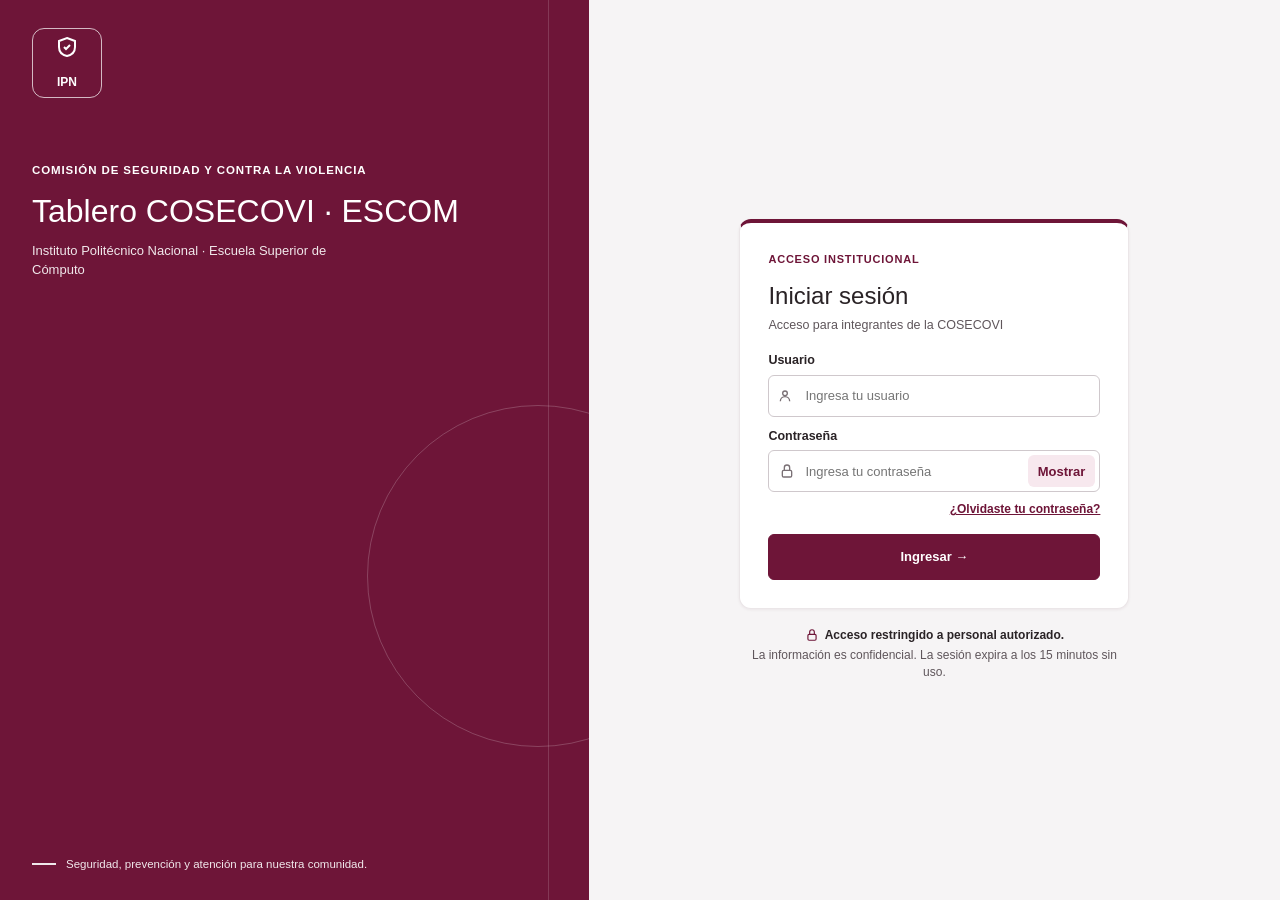
==== commit f9366962: "Rediseño de las vistas: filtros en una sola barra superior, orden de lo general al detalle y sección" ====
--- a/Tablero_COSECOVI/vistas/2_analisis_delito.html
+++ b/Tablero_COSECOVI/vistas/2_analisis_delito.html
@@ -11,7 +11,10 @@
   .cab-delito h2 { margin: 6px 0 2px; font-size: 20px; }
   .cab-delito p { margin: 0; font-size: 12.5px; color: var(--texto-2); }
   .tag { display: inline-flex; align-items: center; gap: 6px; border: 1px solid currentColor; border-radius: 999px; padding: 3px 10px; font-size: 12px; font-weight: 700; }
-  .centro { display: grid; grid-template-columns: minmax(0,1fr) 330px; gap: 14px; align-items: start; }
+  .mapa-c { display: grid; grid-template-columns: minmax(0,1fr) 300px; gap: 18px; padding: 0 18px 18px; align-items: start; }
+  .ctx { background: #fbf8f9; border-radius: 10px; padding: 12px 14px; }
+  .ctx .factor:first-of-type { border-top: none; }
+  @media (max-width: 900px) { .mapa-c { grid-template-columns: 1fr; } }
   .factor { display: flex; gap: 8px; padding: 9px 0; border-top: 1px solid var(--borde); font-size: 12px; }
   .factor svg { width: 15px; height: 15px; color: var(--guinda); flex: none; margin-top: 1px; }
   .factor b { display: block; font-size: 12.5px; }
@@ -30,32 +33,23 @@
   let patron = 'dia';
   const inicial = new URLSearchParams(location.search).get('delito');
 
+  UI.filtros(
+    UI.fSelect('f-grupo', 'Delito', GR, GR.includes(inicial) ? inicial : GR[0]).replace('class="campo"', 'class="campo ancho"') +
+    UI.fCampo('f-modo', 'Modalidad (cómo)', '<select id="f-modo"></select>') +
+    UI.fSelect('f-amb', 'Ámbito', ['Interno', 'Externo'], '', 'Interno y externo'),
+    UI.fSelect('f-afe', 'Tipo de afectado', M.AFECTADOS, '', 'Todos') +
+    UI.fSelect('f-fase', 'Fase', M.FASES, '', 'Todas') +
+    '<div class="campo hora"><label for="f-hd">Hora desde</label><input type="time" id="f-hd"></div><div class="campo hora"><label for="f-hh">Hora hasta</label><input type="time" id="f-hh"></div>');
+
   document.querySelector('.pagina').innerHTML =
     UI.encabezado('escudo', 'CONSULTA ESPECIALIZADA', 'Análisis por delito', 'Comportamiento, ubicación y registros del delito seleccionado.') +
-    '<div class="rej-l">' +
-      '<aside class="tarjeta panel">' + UI.panelTit('CONSULTA', 'Filtros') +
-        '<div class="campo"><label for="f-grupo">Delito</label><select id="f-grupo">' + UI.opts(GR, GR.includes(inicial) ? inicial : GR[0]) + '</select></div>' +
-        '<div class="campo"><label for="f-modo">Modalidad (cómo)</label><select id="f-modo"></select></div>' +
-        '<div class="campo"><label for="f-amb">Ámbito</label><select id="f-amb">' + UI.opts(['Interno', 'Externo'], '', 'Interno y externo') + '</select></div>' +
-        '<div class="campo"><label for="f-afe">Tipo de afectado</label><select id="f-afe">' + UI.opts(M.AFECTADOS, '', 'Todos') + '</select></div>' +
-        '<div class="campo"><label for="f-fase">Fase</label><select id="f-fase">' + UI.opts(M.FASES, '', 'Todas') + '</select></div>' +
-        '<div class="sub">Hora</div>' +
-        '<div class="dos-campos"><div class="campo"><label for="f-hd">Desde</label><input type="time" id="f-hd"></div><div class="campo"><label for="f-hh">Hasta</label><input type="time" id="f-hh"></div></div>' +
-        '<button class="btn bloque" id="limpiar">Limpiar filtros</button>' +
-        '<div class="clave" id="contexto"></div>' +
-      '</aside>' +
-      '<div class="col">' +
-        '<section class="tarjeta cab-delito" id="cabd"></section>' +
-        '<div class="kpis" id="kpis"></div>' +
-        '<div class="centro">' +
-          '<section class="tarjeta"><div class="tit"><div><small>UBICACIÓN DE REPORTES</small><h2>Incidentes de este delito</h2><p>Se muestran únicamente los puntos asociados a la selección. Da clic en un punto para abrir sus casos y su expediente.</p></div><span class="chip np n-alto" id="npuntos"></span></div><div class="cuerpo" id="mapa"></div></section>' +
-          '<div class="col"><section class="tarjeta" id="hist"></section><section class="tarjeta" id="patron"></section></div>' +
-        '</div>' +
-        '<section class="tarjeta"><div class="tit"><div><small>DETALLE DEL PERIODO</small><h2>Incidentes registrados</h2><p>Registros ficticios consolidados para fines de visualización.</p></div></div>' +
-          '<div class="t-env"><table class="t"><thead><tr><th>Lugar / Ubicación</th><th>Fecha(s)</th><th>Hora(s)</th><th class="num">Número de veces</th><th>Gravedad</th><th>Fase</th><th>Acuerdo COSECOVI · acciones tomadas</th><th></th></tr></thead><tbody id="detalle"></tbody></table></div></section>' +
-        '<div class="fila2"><section class="tarjeta" id="modos"></section><section class="tarjeta" id="comparativo"></section></div>' +
-      '</div>' +
-    '</div>';
+    '<section class="tarjeta cab-delito" id="cabd"></section>' +
+    '<div class="kpis" id="kpis"></div>' +
+    '<section class="tarjeta"><div class="tit"><div><small>UBICACIÓN DE REPORTES</small><h2>Incidentes de este delito</h2><p>Se muestran únicamente los puntos asociados a la selección. Da clic en un punto para abrir sus casos y su expediente.</p></div><span class="chip np n-alto" id="npuntos"></span></div>' +
+      '<div class="mapa-c"><div id="mapa"></div><div class="ctx" id="contexto"></div></div></section>' +
+    '<section class="tarjeta"><div class="tit"><div><small>DETALLE DEL PERIODO</small><h2>Incidentes registrados por lugar</h2><p>Registros ficticios consolidados para fines de visualización.</p></div></div>' +
+      '<div class="t-env"><table class="t"><thead><tr><th>Lugar / Ubicación</th><th>Fecha(s)</th><th>Hora(s)</th><th class="num">Número de veces</th><th>Gravedad</th><th>Fase</th><th>Acuerdo COSECOVI · acciones tomadas</th><th></th></tr></thead><tbody id="detalle"></tbody></table></div></section>' +
+    '<div id="estad"></div>';
 
   const $ = id => document.getElementById(id);
   function pintar() {
@@ -85,17 +79,16 @@
     const serie = M.serieMensual(L, base.desde, base.hasta), proy = M.proyeccion(serie, 3);
     const ult = serie.slice(-3), mh = ult.reduce((s, x) => s + x.n, 0) / (ult.length || 1), mp = proy.reduce((s, x) => s + x.n, 0) / (proy.length || 1);
     const cambio = mh ? Math.round((mp - mh) / mh * 100) : 0;
-    $('hist').innerHTML = '<div class="tit"><div><small>HISTÓRICO Y ESTIMACIÓN</small><h2>Tendencia temporal</h2></div>' +
+    const hHist = '<section class="tarjeta"><div class="tit"><div><small>HISTÓRICO Y ESTIMACIÓN</small><h2>Tendencia temporal</h2></div>' +
       (proy.length ? '<span class="cambio' + (cambio < 0 ? ' baja' : '') + '">' + (cambio >= 0 ? '↗ Sube ' : '↘ Baja ') + Math.abs(cambio) + ' %</span>' : '') + '</div>' +
-      '<div class="cuerpo">' + (serie.length > 1 ? G.linea(serie, { proy, W: 320, H: 160 }) : '<p class="nota">Elige un rango de meses para ver la tendencia y la proyección.</p>') + '</div>';
+      '<div class="cuerpo">' + (serie.length > 1 ? G.linea(serie, { proy, W: 420, H: 170 }) : '<p class="nota">Elige un rango de meses para ver la tendencia y la proyección.</p>') + '</div></section>';
 
     const porDia = M.DIAS.map((d, i) => ({ et: d, v: L.filter(r => M.u.diaDe(r.fecha) === i).length }));
     const porHora = M.FRANJAS.map(fr => ({ et: fr.slice(0, 2), v: K.franjas[fr] }));
     const items = patron === 'dia' ? porDia : porHora, top = items.reduce((a, b) => b.v > a.v ? b : a, items[0]);
-    $('patron').innerHTML = '<div class="tit"><div><small>PATRÓN DE OCURRENCIA</small><h2>Distribución por ' + (patron === 'dia' ? 'día' : 'hora') + '</h2></div></div><div class="cuerpo">' +
+    const hPatron = '<section class="tarjeta"><div class="tit"><div><small>PATRÓN DE OCURRENCIA</small><h2>Distribución por ' + (patron === 'dia' ? 'día' : 'hora') + '</h2></div></div><div class="cuerpo">' +
       '<div class="seg" id="seg-p" style="display:flex"><button data-p="dia" class="' + (patron === 'dia' ? 'on' : '') + '" style="flex:1">Día de la semana</button><button data-p="hora" class="' + (patron === 'hora' ? 'on' : '') + '" style="flex:1">Hora del día</button></div>' +
-      G.columnas(items) + '<div class="destacado">' + I.reloj + (patron === 'dia' ? ({ Lun: 'Lunes', Mar: 'Martes', 'Mié': 'Miércoles', Jue: 'Jueves', Vie: 'Viernes', 'Sáb': 'Sábado', Dom: 'Domingo' })[top.et] : 'Franja ' + top.et + ' h') + ': ' + top.v + ' incidentes</div></div>';
-    $('seg-p').querySelectorAll('button').forEach(b => b.onclick = () => { patron = b.dataset.p; pintar(); });
+      G.columnas(items) + '<div class="destacado">' + I.reloj + (patron === 'dia' ? ({ Lun: 'Lunes', Mar: 'Martes', 'Mié': 'Miércoles', Jue: 'Jueves', Vie: 'Viernes', 'Sáb': 'Sábado', Dom: 'Domingo' })[top.et] : 'Franja ' + top.et + ' h') + ': ' + top.v + ' incidentes</div></div></section>';
 
     const filas = Object.keys(M.contar(L, r => r.lug)).map(lug => {
       const rs = L.filter(r => r.lug === lug), fases = M.contar(rs, r => r.fase);
@@ -112,10 +105,12 @@
     const comp = M.TIPOS.map(t => ({ et: M.corto(t), v: todos.filter(r => r.tipo === t).length, icono: UI.icSem(['Consumo de alcohol o drogas', 'Violencia (riña o agresión)'].includes(t) ? 'Amarillo' : 'Rojo'),
       color: ['Consumo de alcohol o drogas', 'Violencia (riña o agresión)'].includes(t) ? G.COL.amar : G.COL.rojo, on: M.GRUPOS[g].includes(t) }));
     const modos = [...new Set(M.GRUPOS[g].flatMap(t => M.MODOS_TIPO[t]))].map(m => ({ et: m, v: L.filter(r => r.modo === m).length })).filter(x => x.v || x.et !== 'Otro').sort((a, b) => b.v - a.v);
-    $('modos').innerHTML = '<div class="tit"><div><small>CÓMO OCURRE</small><h2>Modalidad del delito seleccionado</h2><p>Según el bloque Cómo del formulario de captura.</p></div></div><div class="cuerpo">' + G.barras(modos, G.COL.guinda, 190) + '</div>';
-    $('comparativo').innerHTML = '<div class="tit"><div><small>COMPARATIVO</small><h2>Incidentes por tipo de delito y semáforo</h2><p>El delito seleccionado aparece en negritas.</p></div></div><div class="cuerpo">' + G.barras(comp, null, 160) + '</div>';
+    const hModos = '<section class="tarjeta"><div class="tit"><div><small>CÓMO OCURRE</small><h2>Modalidad del delito seleccionado</h2><p>Según el bloque Cómo del formulario de captura.</p></div></div><div class="cuerpo">' + G.barras(modos, G.COL.guinda, 190) + '</div></section>';
+    const hComp = '<section class="tarjeta"><div class="tit"><div><small>COMPARATIVO</small><h2>Incidentes por tipo de delito y semáforo</h2><p>El delito seleccionado aparece en negritas.</p></div></div><div class="cuerpo">' + G.barras(comp, null, 160) + '</div></section>';
+    $('estad').innerHTML = UI.seccion('Estadísticas', 'Cómo se comporta el delito seleccionado en el tiempo y frente a los demás.', [hHist, hPatron, hModos, hComp], 2);
+    $('seg-p').querySelectorAll('button').forEach(b => b.onclick = () => { patron = b.dataset.p; pintar(); });
 
-    $('contexto').innerHTML = '<h4 style="font-size:11px;font-weight:800;color:var(--guinda);letter-spacing:.6px">CONTEXTO</h4><p style="margin:0 0 6px;font-size:12px">Factores que influyen en el riesgo</p>' +
+    $('contexto').innerHTML = '<h4 style="margin:0;font-size:11px;font-weight:800;color:var(--guinda);letter-spacing:.6px">CONTEXTO</h4><p style="margin:2px 0 6px;font-size:13px;font-weight:600">Factores que influyen en el riesgo</p>' +
       '<div class="factor">' + I.reloj + '<div><b>Horario</b><span>' + (K.total ? 'La franja ' + K.franjaCritica + ' concentra ' + K.franjaCriticaN + ' de ' + K.total + ' reportes.' : 'Sin datos.') + '</span></div></div>' +
       '<div class="factor">' + I.mapa + '<div><b>Zona</b><span>' + (topL.length ? topL[0] + ' concentra ' + lugares[topL[0]] + ' casos.' : 'Sin datos.') + '</span></div></div>' +
       '<div class="factor">' + I.alerta + '<div><b>Tipo de delito</b><span>' + (rojo ? 'Pertenece al grupo de atención mayor y requiere atención prioritaria.' : 'Pertenece al grupo de atención amarilla: prevención y seguimiento.') + '</span></div></div>';
--- a/Tablero_COSECOVI/estilos.css
+++ b/Tablero_COSECOVI/estilos.css
@@ -5,7 +5,7 @@
    ===================================================================== */
 :root {
   --guinda: #6e1538;  --guinda-osc: #5a0f2d;  --guinda-claro: #f7e8ee;  --rosa-borde: #f2c4d4;
-  --fondo: #f3f1f2;   --tarjeta: #fff;        --borde: #e2dde0;        --texto: #2a2326;  --texto-2: #5f565b;
+  --fondo: #f6f4f5;   --tarjeta: #fff;        --borde: #e2dde0;        --texto: #2a2326;  --texto-2: #5f565b;
   --enlace: #1d4f91;
   --rojo: #b4232c;    --rojo-bg: #fde7e9;     --rojo-solido: #c62f3a;
   --amarillo: #8a6100; --amarillo-bg: #fdf1cc; --amarillo-solido: #e9b300;
@@ -13,7 +13,7 @@
   --azul: #1e5f9e;    --azul-bg: #e3effa;
   --morado: #6b3fa0;  --morado-bg: #efe7fa;
   --gris: #4b5563;    --gris-bg: #eceef0;
-  --radio: 10px;      --sombra: 0 1px 2px rgba(0,0,0,.05);
+  --radio: 12px;      --sombra: 0 1px 3px rgba(60,20,40,.06);
   --fuente: "Segoe UI", "Source Sans 3", Roboto, Helvetica, Arial, sans-serif;
 }
 * { box-sizing: border-box; }
@@ -41,7 +41,7 @@
 .cab-tab.activa span { border-bottom: 2px solid var(--guinda); padding-bottom: 6px; }
 
 /* Barra de periodo global (aplica a todas las pestañas) */
-.periodo { background: #fff; border-bottom: 1px solid var(--borde); }
+.periodo { background: #fff; border-bottom: 1px solid var(--borde); box-shadow: 0 2px 6px rgba(60,20,40,.04); }
 .periodo-in { max-width: 1280px; margin: 0 auto; padding: 9px 24px; display: flex; align-items: center; gap: 14px; flex-wrap: wrap; font-size: 12.5px; }
 .periodo-in .et { font-size: 10.5px; font-weight: 800; letter-spacing: .6px; color: var(--guinda); }
 .periodo-in select { border: 1px solid #cfc8cc; border-radius: 6px; padding: 6px 8px; background: #fff; }
@@ -56,13 +56,14 @@
 .punto-verde { display: inline-block; width: 7px; height: 7px; border-radius: 50%; background: var(--verde); }
 
 /* ---------- Página ---------- */
-.pagina { max-width: 1280px; margin: 0 auto; padding: 18px 24px 24px; }
-.tarjeta { background: var(--tarjeta); border: 1px solid var(--borde); border-radius: var(--radio); box-shadow: var(--sombra); }
-.enc { display: flex; align-items: flex-end; gap: 16px; margin-bottom: 14px; }
+.pagina { max-width: 1280px; margin: 0 auto; padding: 24px 24px 28px; display: grid; gap: 22px; align-content: start; }
+.pagina > * { min-width: 0; }
+.tarjeta { background: var(--tarjeta); border: 1px solid #ebe6e8; border-radius: var(--radio); box-shadow: var(--sombra); }
+.enc { display: flex; align-items: flex-end; gap: 16px; flex-wrap: wrap; }
 .enc .kicker { display: flex; align-items: center; gap: 6px; font-size: 11.5px; font-weight: 800; letter-spacing: .7px; color: var(--guinda); }
 .enc .kicker svg { width: 14px; height: 14px; }
-.enc h1 { margin: 4px 0 2px; font-size: 25px; }
-.enc p { margin: 0; color: var(--texto-2); font-size: 12.5px; }
+.enc h1 { margin: 4px 0 4px; font-size: 26px; font-weight: 600; letter-spacing: -.2px; }
+.enc p { margin: 0; color: var(--texto-2); font-size: 13px; max-width: 760px; }
 .enc-der { margin-left: auto; display: flex; align-items: center; gap: 10px; }
 .chip-restr { display: inline-flex; align-items: center; gap: 7px; border: 1px solid var(--guinda); color: var(--guinda); border-radius: 999px; padding: 7px 14px; font-weight: 700; font-size: 12.5px; background: #fff; }
 .chip-restr svg { width: 15px; height: 15px; }
@@ -117,34 +118,36 @@
 .clave li { margin: 2px 0; list-style: none; }
 
 /* KPIs */
-.kpis { display: grid; grid-template-columns: repeat(auto-fit, minmax(150px, 1fr)); gap: 10px; }
-.kpi { padding: 12px 14px; display: flex; gap: 10px; align-items: flex-start; border-top: 3px solid transparent; }
-.kpi.b-guinda { border-top-color: var(--guinda); } .kpi.b-rojo { border-top-color: var(--rojo-solido); } .kpi.b-amar { border-top-color: var(--amarillo-solido); }
+.kpis { display: grid; grid-template-columns: repeat(auto-fit, minmax(160px, 1fr)); gap: 0; background: #fff; border: 1px solid #ebe6e8; border-radius: var(--radio); box-shadow: var(--sombra); overflow: hidden; }
+.kpis > .kpi { border: none; border-left: 1px solid #f0ebed; border-radius: 0; box-shadow: none; }
+.kpis > .kpi:first-child { border-left: none; }
+.kpi { padding: 14px 16px; display: flex; gap: 10px; align-items: flex-start; }
+.kpi.b-rojo b { color: var(--rojo); } .kpi.b-amar b { color: var(--amarillo); }
 .kpi-ico { width: 30px; height: 30px; border-radius: 50%; display: grid; place-items: center; flex: none; background: var(--guinda-claro); color: var(--guinda); }
 .kpi-ico svg { width: 15px; height: 15px; }
 .kpi-ico.rojo { background: var(--rojo-bg); color: var(--rojo); } .kpi-ico.amar { background: var(--amarillo-bg); color: var(--amarillo); }
 .kpi-ico.azul { background: var(--azul-bg); color: var(--azul); } .kpi-ico.verde { background: var(--verde-bg); color: var(--verde); }
 .kpi-ico.morado { background: var(--morado-bg); color: var(--morado); }
-.kpi small { display: block; font-size: 12px; font-weight: 700; line-height: 1.25; }
-.kpi b { display: block; font-size: 20px; font-weight: 700; margin-top: 2px; }
+.kpi small { display: block; font-size: 11.5px; font-weight: 700; line-height: 1.25; color: var(--texto-2); }
+.kpi b { display: block; font-size: 22px; font-weight: 700; margin-top: 3px; color: var(--texto); }
 .kpi em { display: block; font-style: normal; font-size: 11.5px; color: var(--texto-2); }
 
 /* Tarjeta con título */
-.tit { display: flex; align-items: flex-start; justify-content: space-between; gap: 10px; padding: 13px 14px 8px; }
+.tit { display: flex; align-items: flex-start; justify-content: space-between; gap: 10px; padding: 16px 18px 8px; }
 .tit small { display: block; font-size: 10.5px; font-weight: 800; letter-spacing: .6px; color: var(--guinda); }
-.tit h2 { margin: 2px 0 0; font-size: 15.5px; }
+.tit h2 { margin: 3px 0 0; font-size: 16px; font-weight: 600; }
 .tit p { margin: 2px 0 0; font-size: 12px; color: var(--texto-2); }
-.cuerpo { padding: 4px 14px 14px; }
+.cuerpo { padding: 6px 18px 18px; }
 .nota { font-size: 12px; color: var(--texto-2); display: flex; align-items: center; gap: 6px; }
 .nota svg { width: 14px; height: 14px; flex: none; }
 .etiqueta-gris { display: inline-block; background: #ece9ea; border-radius: 6px; padding: 4px 9px; font-size: 11.5px; font-weight: 600; color: #4a4246; white-space: nowrap; }
 
 /* Tablas */
 table.t { width: 100%; border-collapse: collapse; font-size: 12.5px; }
-table.t th { background: var(--guinda); color: #fff; text-align: left; font-weight: 700; padding: 9px 10px; vertical-align: bottom; }
-table.t td { padding: 8px 10px; border-bottom: 1px solid var(--borde); vertical-align: middle; }
+table.t th { background: #f8f1f4; color: var(--guinda); text-align: left; font-weight: 700; font-size: 11.5px; padding: 10px 12px; vertical-align: bottom; border-bottom: 2px solid var(--rosa-borde); }
+table.t td { padding: 10px 12px; border-bottom: 1px solid #f0ebed; vertical-align: middle; }
 table.t tbody tr:last-child td { border-bottom: none; }
-table.t tbody tr:nth-child(even) td { background: #fcfafb; }
+
 table.t tr.sel td { background: var(--guinda-claro) !important; }
 table.t tr.clic { cursor: pointer; }
 table.t tr.clic:hover td { background: #f9f3f6; }
@@ -153,7 +156,7 @@
 table.t tfoot td { font-weight: 700; border-top: 2px solid var(--borde); }
 .t-env { overflow-x: auto; }
 .cos { font-weight: 700; color: var(--enlace); text-decoration: underline; white-space: nowrap; cursor: pointer; }
-.pie-tabla { display: flex; align-items: center; justify-content: space-between; gap: 10px; padding: 10px 12px; border-top: 1px solid var(--borde); font-size: 12px; color: var(--texto-2); }
+.pie-tabla { display: flex; align-items: center; justify-content: space-between; gap: 10px; padding: 10px 16px; border-top: 1px solid #f0ebed; font-size: 12px; color: var(--texto-2); }
 .paginas { display: flex; gap: 4px; }
 .paginas button { min-width: 30px; height: 30px; border: 1px solid #d5ced2; background: #fff; border-radius: 6px; cursor: pointer; }
 .paginas button.on { background: var(--guinda); color: #fff; border-color: var(--guinda); font-weight: 700; }
@@ -201,7 +204,7 @@
 .destacado svg { width: 14px; height: 14px; }
 
 /* Sub-pestañas internas */
-.subtabs { display: flex; gap: 4px; border-bottom: 2px solid var(--borde); margin-bottom: 14px; }
+.subtabs { display: flex; gap: 4px; border-bottom: 2px solid var(--borde); }
 .subtabs button { border: none; background: none; padding: 10px 16px; font-weight: 700; color: var(--texto-2); cursor: pointer; border-bottom: 3px solid transparent; margin-bottom: -2px; display: flex; align-items: center; gap: 7px; }
 .subtabs button svg { width: 15px; height: 15px; }
 .subtabs button.on { color: var(--guinda); border-bottom-color: var(--guinda); }
@@ -245,6 +248,7 @@
 
 @media print {
   .cab, .periodo, .panel, .no-imprimir, .pie, .subtabs { display: none !important; }
+  .rejilla { display: block; } .rejilla > * { margin-bottom: 12px; }
   .rej-l, .rej-lr { display: block; }
   body { background: #fff; }
   .tarjeta { box-shadow: none; break-inside: avoid; }
@@ -257,3 +261,61 @@
 .atajos-ir { display: flex; flex-wrap: wrap; gap: 6px; }
 .chip-filtro { display: inline-flex; align-items: center; gap: 6px; background: var(--guinda-claro); color: var(--guinda); border-radius: 999px; padding: 4px 6px 4px 10px; font-size: 12px; font-weight: 700; margin-bottom: 10px; }
 .chip-filtro a { text-decoration: none; color: var(--guinda); font-size: 14px; line-height: 1; }
+
+/* ---------- Barra única: periodo, zona y filtros de la vista ---------- */
+.periodo-in { border-bottom: 1px solid transparent; }
+.vf { border-top: 1px solid #f0ebed; }
+.vf-in { max-width: 1280px; margin: 0 auto; padding: 10px 24px 12px; display: flex; align-items: flex-end; gap: 14px; flex-wrap: wrap; }
+.vf-in > .et { font-size: 10.5px; font-weight: 800; letter-spacing: .6px; color: var(--guinda); padding-bottom: 9px; }
+.vf-prin { display: flex; align-items: flex-end; gap: 12px; flex-wrap: wrap; flex: 1; min-width: 0; }
+.vf .campo { margin: 0; min-width: 150px; }
+.vf .campo label { font-size: 11px; font-weight: 700; color: var(--texto-2); margin-bottom: 3px; }
+.vf .campo select, .vf .campo input:not([type=checkbox]) { padding: 7px 9px; font-size: 12.5px; }
+.vf .campo.ancho { min-width: 210px; }
+.vf .campo.hora { min-width: 0; } .vf .campo.hora input { width: 108px; }
+.vf .interruptor { margin: 0 0 7px; gap: 10px; }
+.vf .seg button { padding: 7px 12px; }
+.vf-acc { display: flex; gap: 8px; align-items: center; margin-left: auto; padding-bottom: 1px; }
+.btn-vf { display: inline-flex; align-items: center; gap: 6px; border: 1px solid var(--guinda); background: #fff; color: var(--guinda); border-radius: 7px; padding: 7px 12px; font-weight: 700; cursor: pointer; white-space: nowrap; }
+.btn-vf svg { width: 14px; height: 14px; }
+.btn-vf.on { background: var(--guinda-claro); }
+.btn-vf b { background: var(--guinda); color: #fff; border-radius: 999px; min-width: 18px; height: 18px; display: inline-grid; place-items: center; font-size: 11px; padding: 0 5px; }
+.btn-vf.liso { border-color: transparent; color: var(--texto-2); text-decoration: underline; padding: 7px 6px; }
+.btn-vf.liso:hover { color: var(--guinda); }
+.vf-mas { background: #fbf8f9; border-top: 1px dashed #eadfe4; }
+.vf-mas-in { max-width: 1280px; margin: 0 auto; padding: 12px 24px 14px; display: flex; gap: 12px 14px; flex-wrap: wrap; align-items: flex-end; }
+.vf .chip-filtro { margin: 0 0 4px; }
+
+/* ---------- Secciones ---------- */
+.sec-tit { display: flex; align-items: flex-end; justify-content: space-between; gap: 12px; margin: 0 0 12px; }
+.sec-tit h2 { margin: 0; font-size: 18px; font-weight: 600; color: var(--texto); display: flex; align-items: center; gap: 8px; }
+.sec-tit h2::before { content: ""; width: 4px; height: 18px; border-radius: 2px; background: var(--guinda); }
+.sec-tit p { margin: 3px 0 0 12px; font-size: 12.5px; color: var(--texto-2); }
+.rejilla { display: grid; grid-template-columns: repeat(12, minmax(0,1fr)); gap: 18px; align-items: stretch; }
+.rejilla > .tarjeta { display: flex; flex-direction: column; min-width: 0; }
+.rejilla > .tarjeta > .cuerpo { flex: 1; }
+.dos { display: grid; grid-template-columns: repeat(2, minmax(0,1fr)); gap: 18px; align-items: stretch; }
+.nota-info { margin: 0; display: flex; gap: 8px; align-items: flex-start; font-size: 12.5px; color: var(--texto-2); background: #fff; border: 1px solid #ebe6e8; border-left: 3px solid var(--guinda); border-radius: 0 8px 8px 0; padding: 10px 14px; }
+.nota-info svg { width: 15px; height: 15px; flex: none; color: var(--guinda); margin-top: 1px; }
+details.clave-d { font-size: 12px; border-top: 1px solid #f0ebed; padding-top: 10px; }
+details.clave-d summary { cursor: pointer; font-weight: 700; color: var(--guinda); font-size: 12.5px; }
+details.clave-d .niv { display: flex; align-items: center; gap: 7px; font-weight: 700; margin: 10px 0 4px; }
+details.clave-d ul { margin: 0; padding-left: 24px; color: var(--texto-2); } details.clave-d li { margin: 2px 0; }
+
+@media (max-width: 900px) {
+  .rejilla { grid-template-columns: 1fr; } .rejilla > * { grid-column: auto !important; }
+  .dos { grid-template-columns: 1fr; }
+  .vf-acc { margin-left: 0; }
+  .vf .campo, .vf .campo.ancho { min-width: 0; flex: 1 1 140px; }
+}
+.vf .buscar input { padding-left: 30px !important; }
+@media (max-width: 760px) {
+  .cab-top { flex-wrap: wrap; padding: 12px 16px 6px; } .cab-der { margin-left: 0; flex-wrap: wrap; }
+  .cab-tabs { overflow-x: auto; padding: 0 8px; } .cab-tab { flex: 0 0 auto; padding: 10px 12px 12px; }
+  .periodo-in, .vf-in, .vf-mas-in, .pagina, .pie { padding-left: 16px; padding-right: 16px; }
+  .periodo-in .actual { margin-left: 0; }
+  .periodo-in .grupo { flex-wrap: wrap; } .periodo-in select { max-width: 150px; }
+  .seg { flex-wrap: wrap; }
+  .pie { flex-direction: column; gap: 4px; }
+  .t-env { max-width: 100%; }
+}
